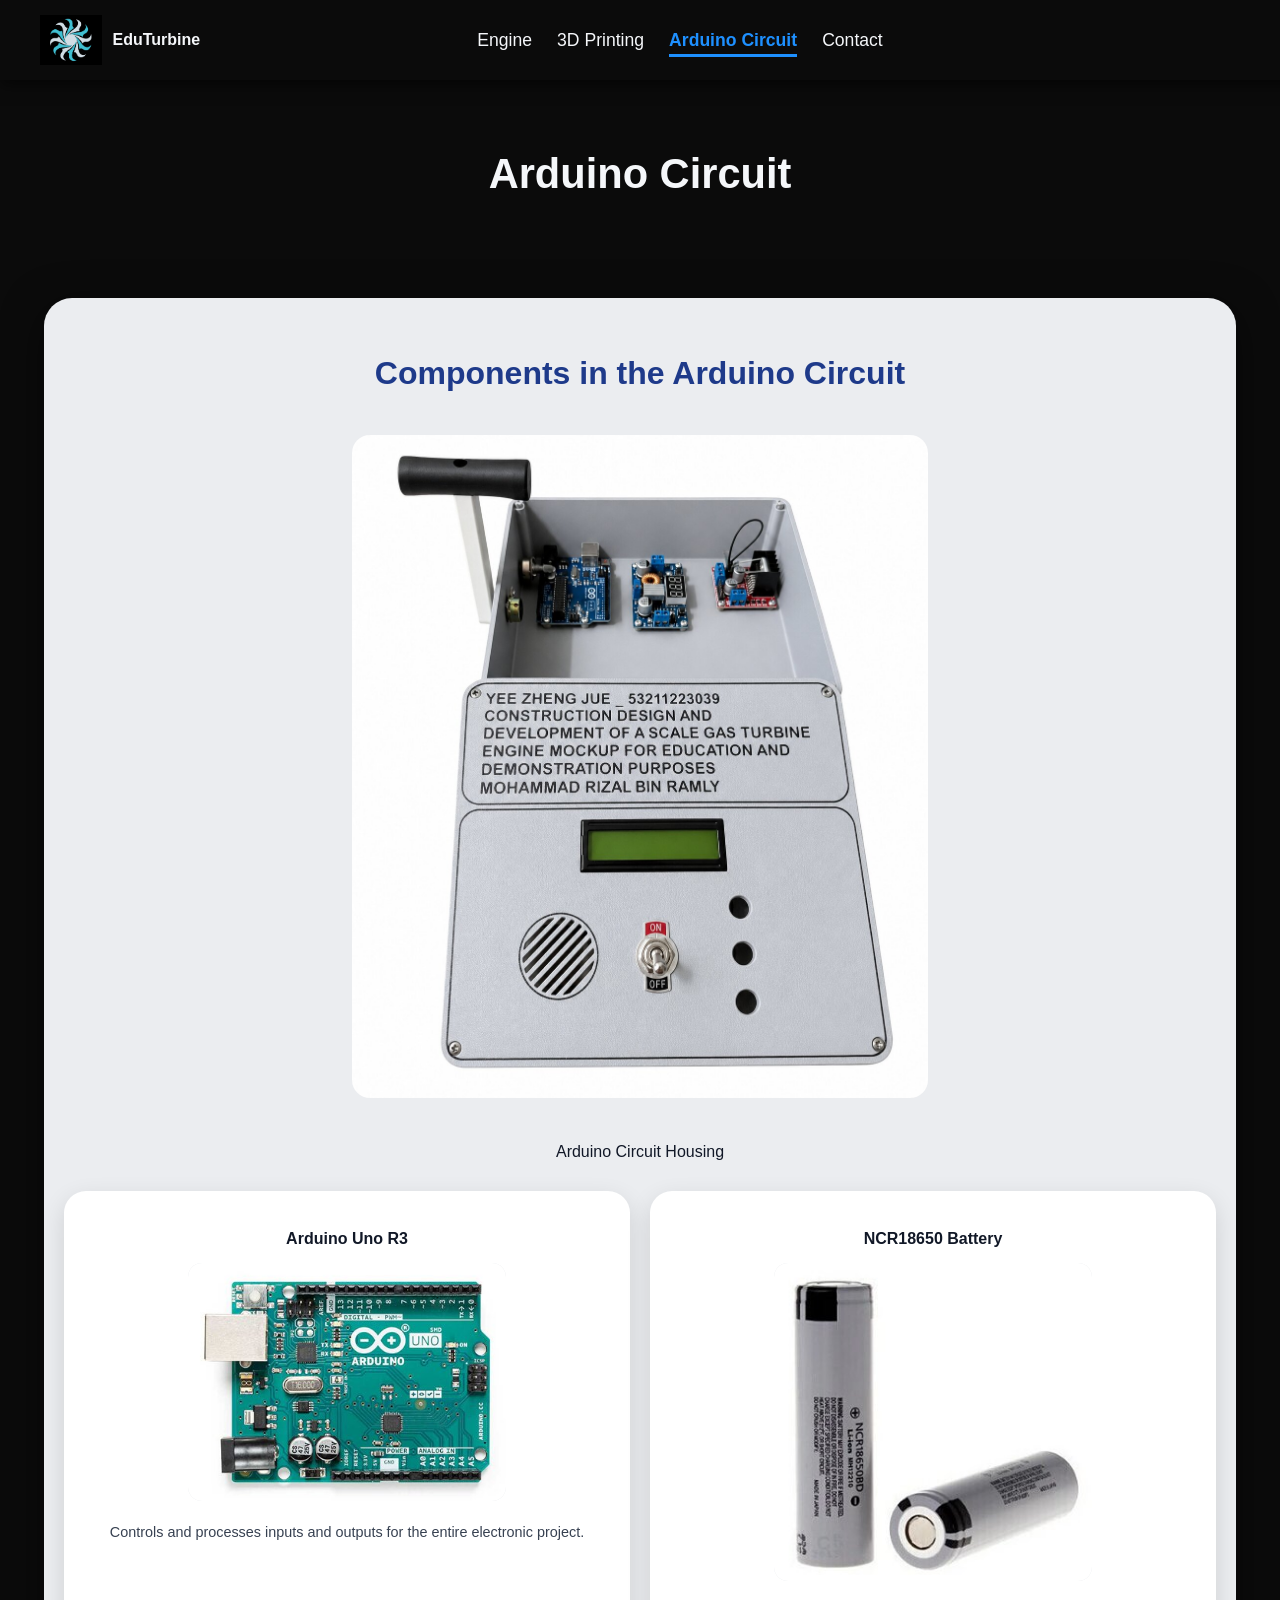
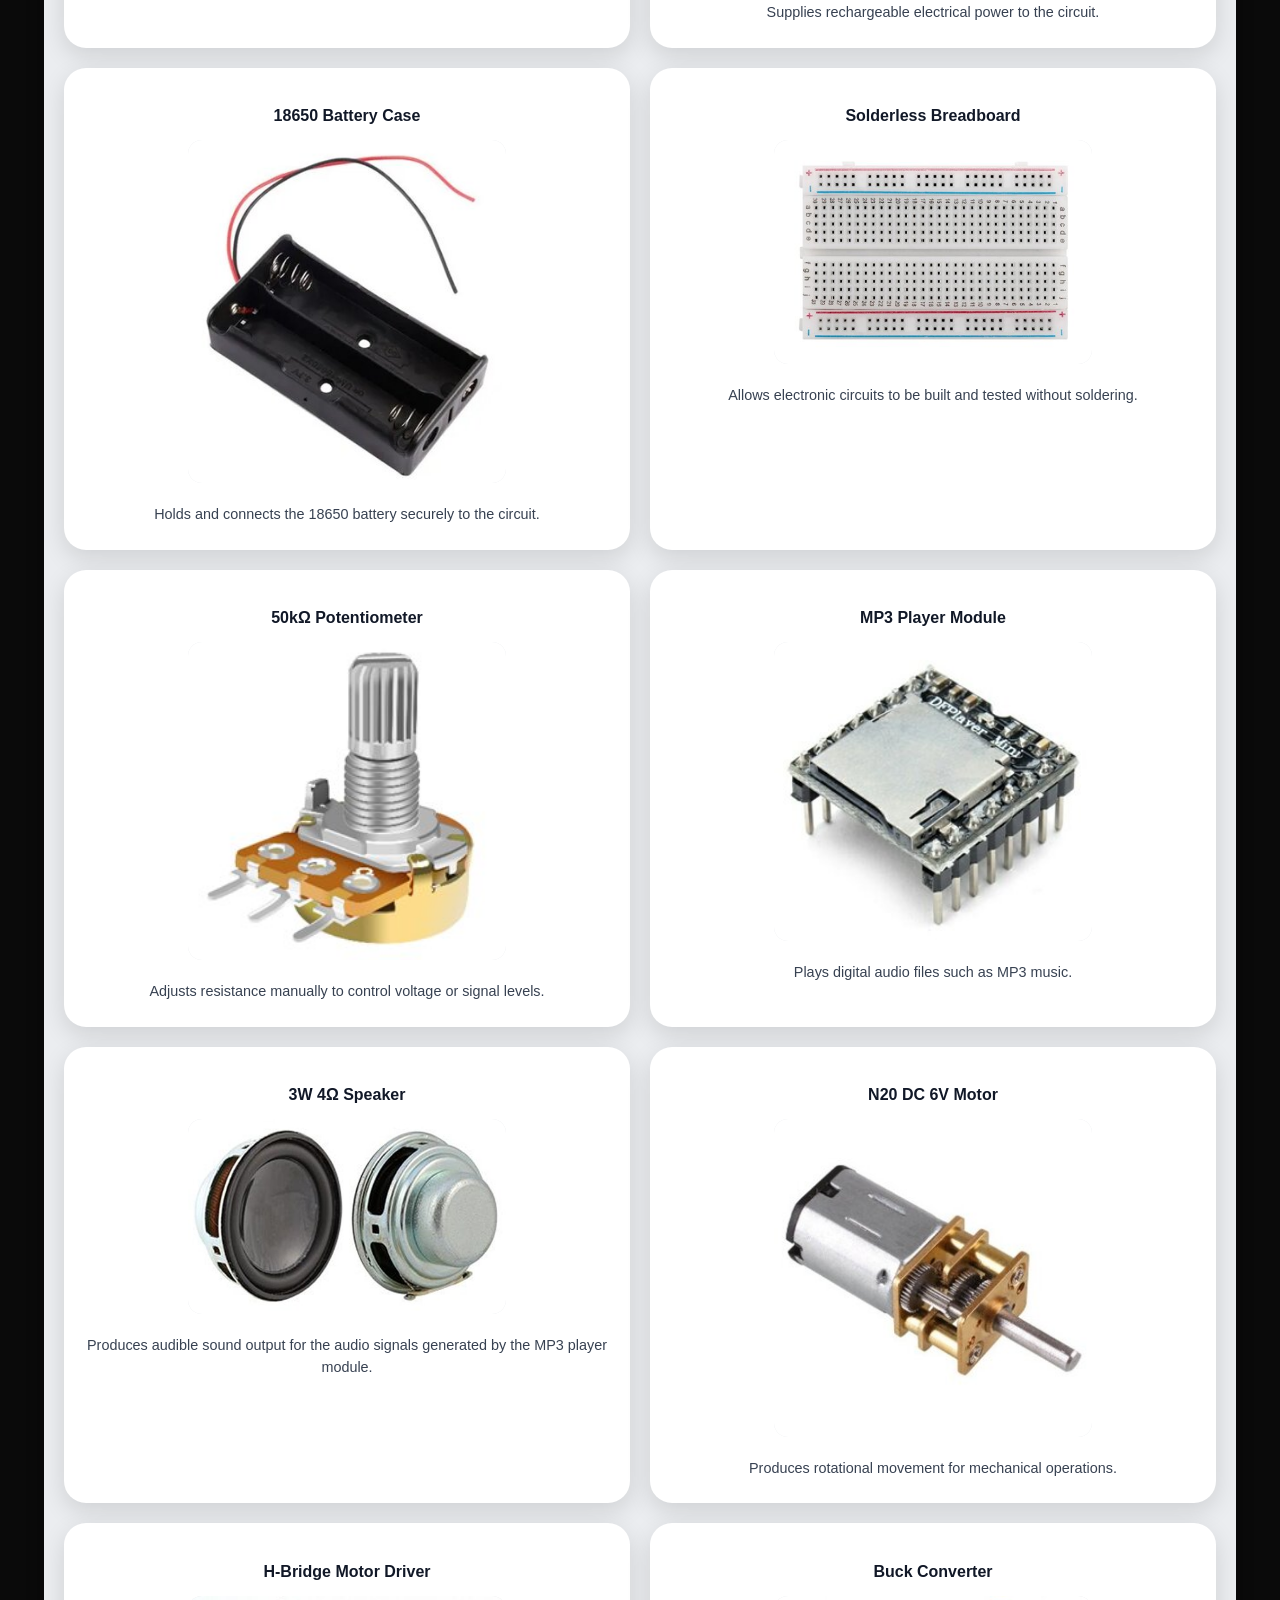
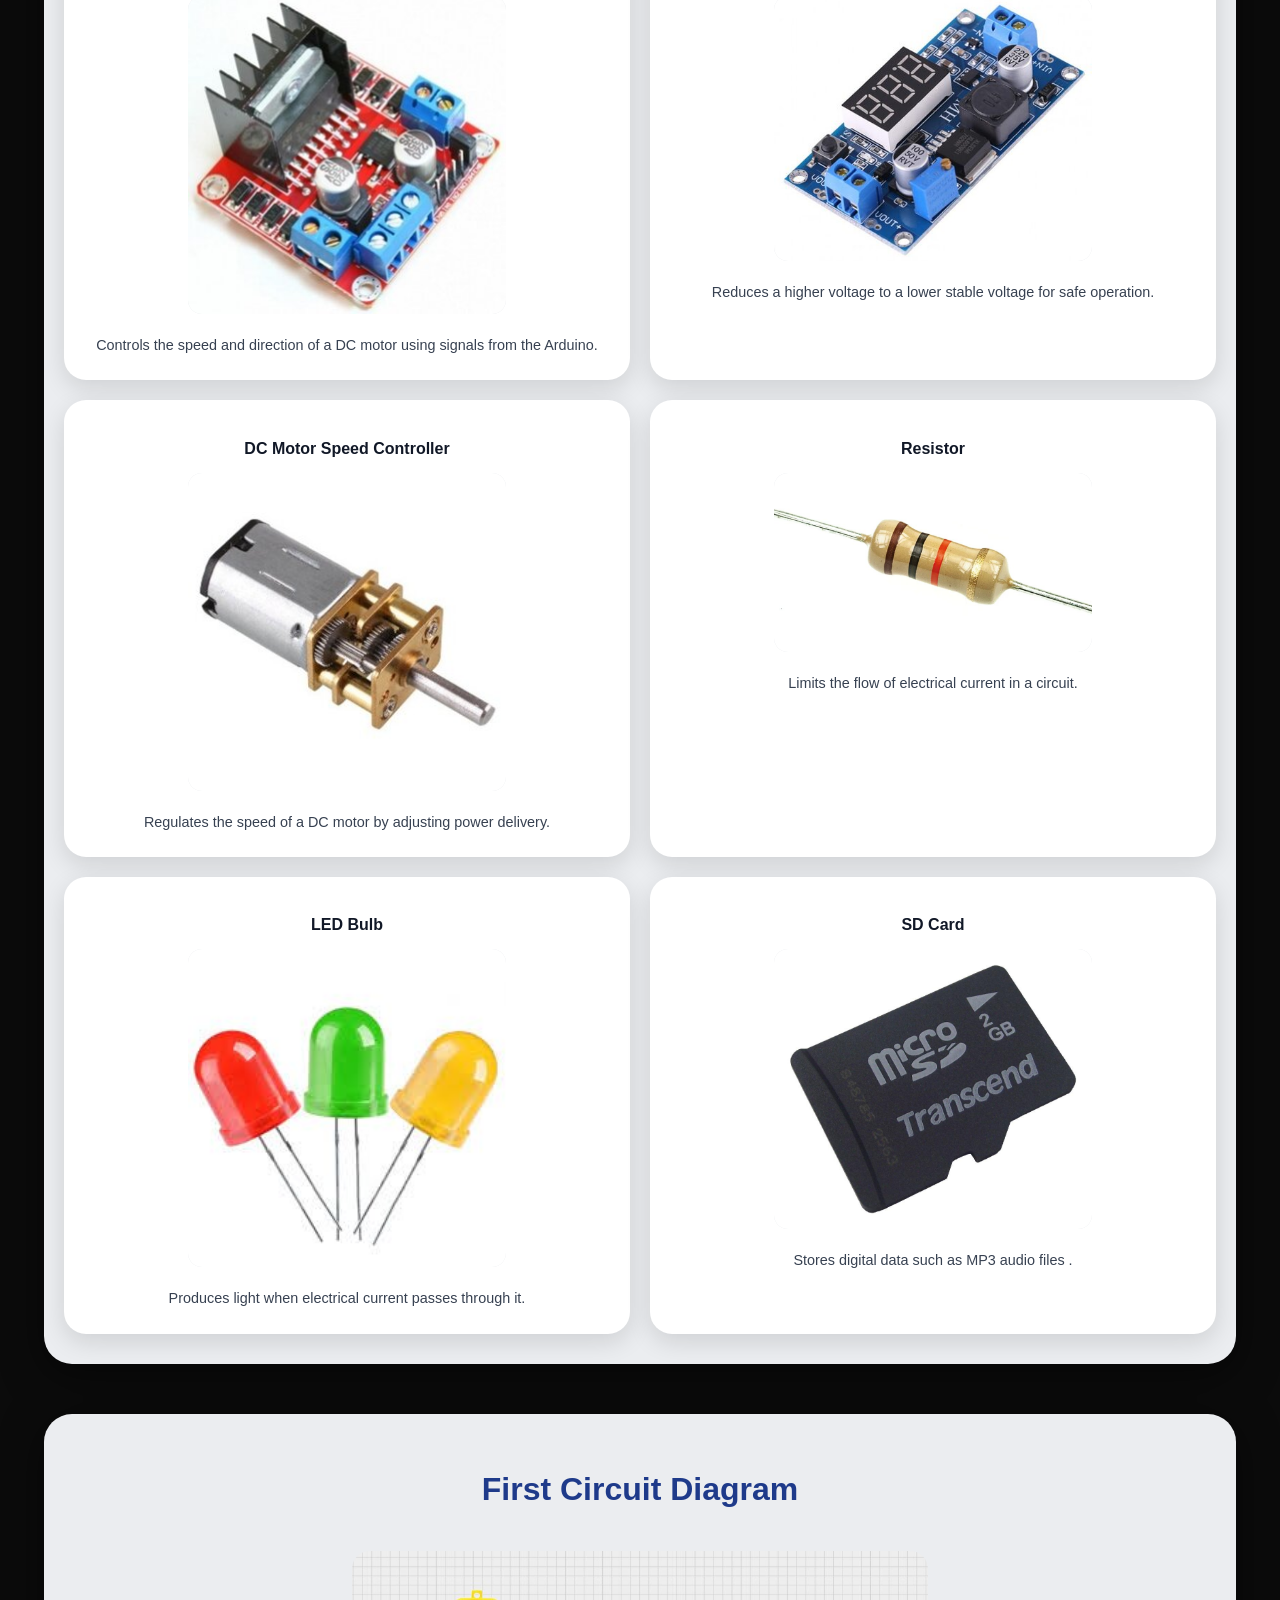
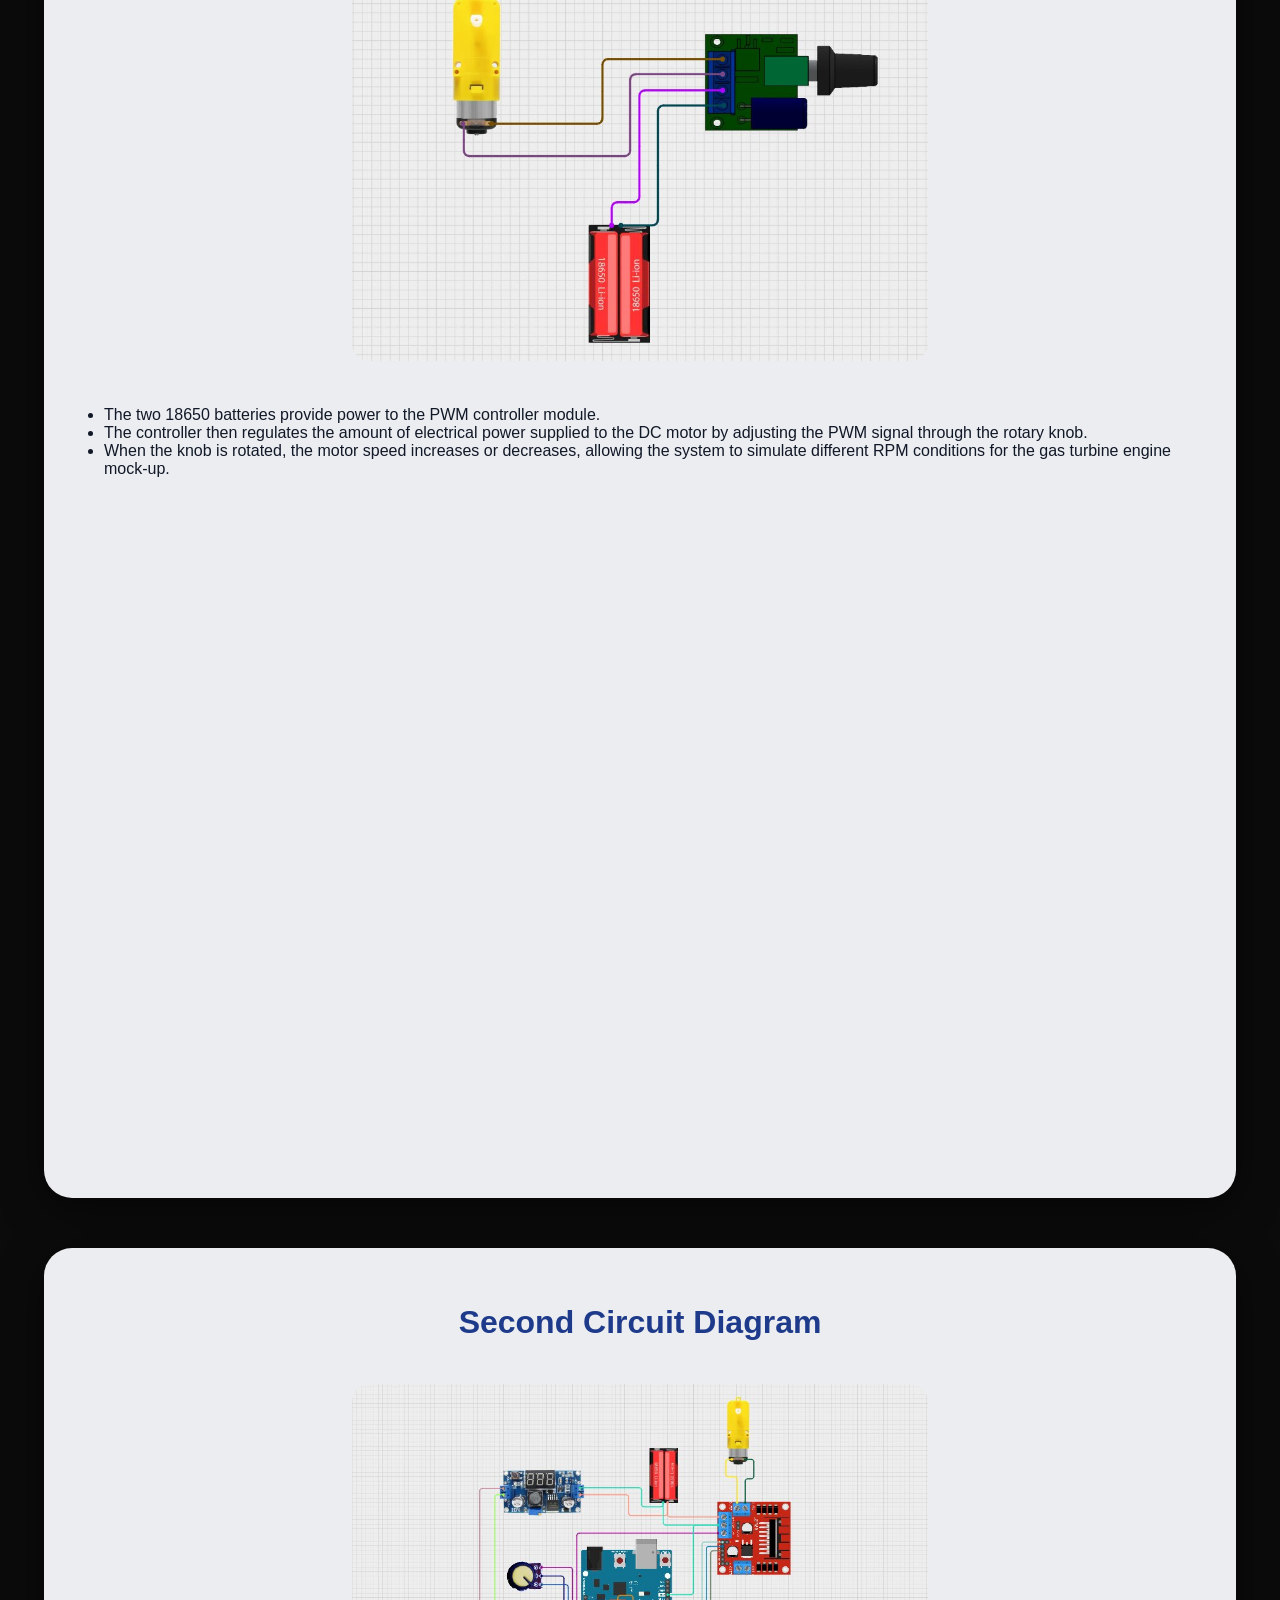
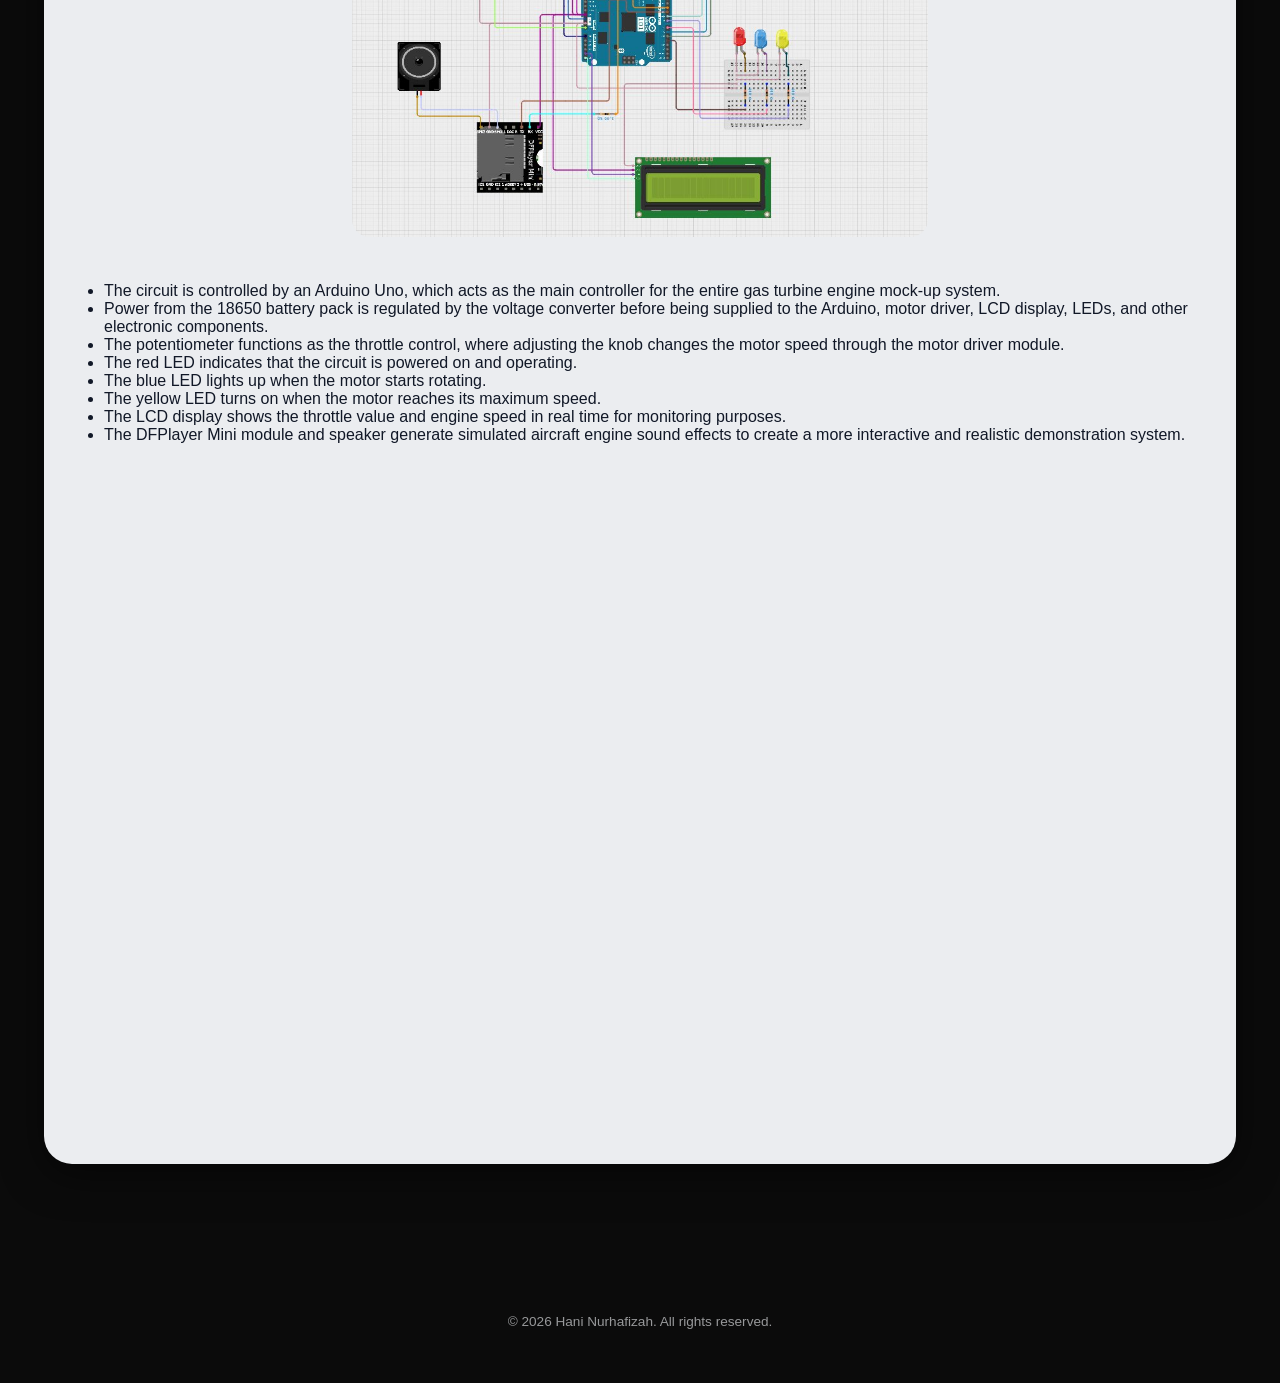
==== circuit.html @ bfd570b3 "Add files via upload" ====
<!--circuit.html-->

<!DOCTYPE html>
<html lang="en">
<head>
    <meta charset="UTF-8">
    <meta name="viewport" content="width=device-width, initial-scale=1.0">
    <title>Arduino Circuit for Mock-up</title>
    <link rel="stylesheet" href="../CSS/style.css">
</head>

<body>

<!-- NAVBAR -->
<nav class="navbar">
    <div class="logo-container">
        <img src="../Images/logo.jpg" class="logo" alt="Logo">
        <a href="index.html" class="brand-name">EduTurbine</a>
    </div>

    <div class="nav-wrapper">
        <ul class="nav-links">
            <li><a href="index.html" >Engine</a></li>
            <li><a href="3d.html" >3D Printing</a></li>
            <li><a href="circuit.html" class="active"><b>Arduino Circuit</b></a></li>
            <li><a href="contact.html">Contact</a></li>
        </ul>
    </div>
</nav>

<!-- LANDING -->
<section class="landing">
    <h1>Arduino Circuit</h1>
</section>

<!-- Part 1 -->

<section class="section-bridge">
    <h2>Components in the Arduino Circuit</h2>
    <img src="../Images/arduinocircuithousing.jpg" alt="Arduino Circuit Components" class="full-width-image">
        <p>Arduino Circuit Housing</p>

    <div class="attribute-box-components">  

        <!-- Arduino-->
        <div class="attribute-item-type"> 
            <h4>Arduino Uno R3</h4>
                <img src="../Images/arduino.jpg" alt="Arduino Uno R3" class="attribute-image-type">
                <p>Controls and processes inputs and outputs for the entire electronic project.</p>
        </div>

        <!-- NCR18650 Battery -->
        <div class="attribute-item-type"> 
            <h4>NCR18650 Battery</h4>
                <img src="../Images/battery.jpg" alt="NCR18650 Battery" class="attribute-image-type">
                <p>Supplies rechargeable electrical power to the circuit.</p>
        </div>

        <!--18650 Battery Case -->
        <div class="attribute-item-type"> 
            <h4>18650 Battery Case</h4>
                <img src="../Images/batterycase.jpg" alt="18650 Battery Case" class="attribute-image-type">
                <p>Holds and connects the 18650 battery securely to the circuit.</p>
        </div>

        <!--Solderless Breadboard -->
        <div class="attribute-item-type"> 
            <h4>Solderless Breadboard</h4>
                <img src="../Images/breadboard.jpg" alt="Solderless Breadboard" class="attribute-image-type">
                <p>Allows electronic circuits to be built and tested without soldering.</p>
        </div>

        <!-- 50kΩ Potentiometer -->
        <div class="attribute-item-type"> 
            <h4>50kΩ Potentiometer</h4>
                <img src="../Images/potentiometer.jpg" alt="50kΩ Potentiometer" class="attribute-image-type">
                <p>Adjusts resistance manually to control voltage or signal levels.</p>
        </div>

        <!-- MP3 Player Module -->
        <div class="attribute-item-type"> 
            <h4>MP3 Player Module</h4>
                <img src="../Images/mp3player.jpg" alt="MP3 Player Module" class="attribute-image-type">
                <p>Plays digital audio files such as MP3 music.</p>
        </div>

        <!--3W 4Ω Speaker-->
        <div class="attribute-item-type"> 
            <h4>3W 4Ω Speaker</h4>
                <img src="../Images/speaker.jpg" alt="3W 4Ω Speaker" class="attribute-image-type">
                <p>Produces audible sound output for the audio signals generated by the MP3 player module.</p>
        </div>

        <!-- N20 DC 6V Motor-->
        <div class="attribute-item-type"> 
            <h4>N20 DC 6V Motor</h4>
                <img src="../Images/motor.jpg" alt="N20 DC 6V Motor" class="attribute-image-type">
                <p>Produces rotational movement for mechanical operations.</p>
        </div>

        <!-- H-Bridge Motor Driver -->
        <div class="attribute-item-type"> 
            <h4>H-Bridge Motor Driver</h4>
                <img src="../Images/motordriver.jpg" alt="H-Bridge Motor Driver" class="attribute-image-type">
                <p>Controls the speed and direction of a DC motor using signals from the Arduino.</p>
        </div>

        <!-- Buck Converter -->
        <div class="attribute-item-type"> 
            <h4>Buck Converter</h4>
                <img src="../Images/buckconverter.jpg" alt="Buck Converter" class="attribute-image-type">
                <p>Reduces a higher voltage to a lower stable voltage for safe operation.</p>
        </div>

        <!--DC Motor Speed Controller-->
        <div class="attribute-item-type"> 
            <h4>DC Motor Speed Controller</h4>
                <img src="../Images/motor.jpg" alt="DC Motor Speed Controller" class="attribute-image-type">
                <p>Regulates the speed of a DC motor by adjusting power delivery.</p>
        </div>

        <!-- Resistor -->
        <div class="attribute-item-type"> 
            <h4>Resistor</h4>
                <img src="../Images/resistor.jpg" alt="Resistor" class="attribute-image-type">
                <p>Limits the flow of electrical current in a circuit.</p>
        </div>

        <!-- LED Bulb -->
        <div class="attribute-item-type"> 
            <h4>LED Bulb</h4>
                <img src="../Images/ledbulb.jpg" alt="LED Bulb" class="attribute-image-type">
                <p>Produces light when electrical current passes through it.</p>
        </div>

        <!-- SD Card -->
        <div class="attribute-item-type"> 
            <h4>SD Card</h4>
                <img src="../Images/sdcard.jpg" alt="SD Card" class="attribute-image-type">
                <p> Stores digital data such as MP3 audio files .</p>
        </div>

    </div>
</section>

<!-- Part 2 -->
<section class="section-bridge">
    <h2>First Circuit Diagram </h2>
    <img src="../Images/firstcircuit.jpg" alt="First Circuit Diagram" class="full-width-image">
    
    <ul style="text-align: left;">
        <li>
            The two 18650 batteries provide power to the PWM controller module.
        </li>
        <li>
            The controller then regulates the amount of electrical power supplied to the DC motor by adjusting the PWM signal through the rotary knob. 
        </li>    
        <li>
            When the knob is rotated, the motor speed increases or decreases, allowing the system to simulate different RPM conditions for the gas turbine engine mock-up.
        </li>
        </li>
    </ul>

    <section class="video-section">
        <div class="video-portrait">
            <iframe loading="lazy" width="560" height="315" src="https://www.youtube.com/embed/57LVoKCsh_g?feature=share" title="Assemble Progression" frameborder="0" allow="accelerometer; autoplay; clipboard-write; encrypted-media; gyroscope; picture-in-picture; web-share" referrerpolicy="strict-origin-when-cross-origin" allowfullscreen></iframe>
        </div>
    </section>

</section>

<!-- Part 3 -->
<section class="section-bridge">
    <h2>Second Circuit Diagram </h2>
    <img src="../Images/secondcircuit.jpg" alt="Second Circuit Diagram" class="full-width-image">

        <ul style="text-align: left;">
            <li>
                The circuit is controlled by an Arduino Uno, which acts as the main controller for the entire gas turbine engine mock-up system.
            </li>
            <li>
                Power from the 18650 battery pack is regulated by the voltage converter before being supplied to the Arduino, motor driver, LCD display, LEDs, and other electronic components.
            </li>
            <li>
                The potentiometer functions as the throttle control, where adjusting the knob changes the motor speed through the motor driver module.
            </li>
            <li>
                The red LED indicates that the circuit is powered on and operating.
            </li>
            <li>
                The blue LED lights up when the motor starts rotating.
            </li>
            <li>
                The yellow LED turns on when the motor reaches its maximum speed.
            </li>
            <li>
                The LCD display shows the throttle value and engine speed in real time for monitoring purposes.
            </li>
            <li>
                The DFPlayer Mini module and speaker generate simulated aircraft engine sound effects to create a more interactive and realistic demonstration system.
            </li>
        </ul>
        
        <section class="video-section">
            <div class="video-portrait">
                <iframe loading="lazy" width="560" height="315" src="https://www.youtube.com/embed/C69m6jv5JxU" title="Second Circuit" frameborder="0" allow="accelerometer; autoplay; clipboard-write; encrypted-media; gyroscope; picture-in-picture; web-share" referrerpolicy="strict-origin-when-cross-origin" allowfullscreen></iframe>
            </div>
        </section>

    </section>
</section>

<!--Footer-->
<div id="footer-placeholder"></div>

<script>
    fetch("footer.html")
        .then(response => response.text())
        .then(data => {
            document.getElementById("footer-placeholder").innerHTML = data;
        })
        .catch(error => console.error("Footer load error:", error));
</script>

</body>
</html>
---- CSS/style.css ----
/* =========================
   GLOBAL STYLES
========================= */
body {
    margin: 0;
    padding-top: 100px;
    font-family: 'Segoe UI', Tahoma, Geneva, Verdana, sans-serif;
    background-color: #0B0B0B;
    background-size: cover;
    background-repeat: no-repeat;
    background-position: center;
    background-attachment: fixed;
    color: #F5F7FA;
}

/* Background overlay for readability */
body::before {
    content: "";
    position: fixed;
    inset: 0;
    background: rgba(11, 11, 11, 0.75);
    z-index: -1;
}

/* =========================
   NAVIGATION BAR
========================= */
.navbar {
    position: fixed;
    top: 0;
    left: 0;
    width: 100%;
    z-index: 1000;
    display: grid;
    grid-template-columns: 1fr auto 1fr;
    align-items: center;
    background-color: #0B0B0B;
    padding: 15px 40px;
    box-shadow: 0 4px 15px rgba(0,0,0,0.6);
}

.logo-container {
    display: flex;
    align-items: center;
}

.logo {
    height: 50px;
    margin-right: 10px;
}

.brand-name {
    font-size: 1.0rem;
    font-weight: bold;
    color: #F5F7FA;
    text-decoration: none;
    cursor: pointer;
}

.brand-name:hover {
    color: #F5F7FA;
}


/* =========================
   NAVIGATION LINKS
========================= */
.nav-wrapper {
    display: flex;
    justify-content: center;
    width: 100%;
}

.nav-links {
    list-style: none;
    display: flex;
    justify-content: center;
    align-items: center;
    gap: 25px;
    margin: 0;
    padding: 0 15px;
    width: 100%;
    flex-wrap: nowrap;   /* FORCE ONE LINE */
}

.nav-links a {
    color: #F5F7FA;
    text-decoration: none;
    font-size: 1.1rem;
    padding-bottom: 4px;
}

.nav-links a:hover,
.nav-links a.active {
    color: #1E90FF;
    border-bottom: 3px solid #1E90FF;
}

/* =========================
   LANDING SECTION
========================= */
.landing {
    text-align: center;
    padding: 50px 10px;
}

.landing h1 {
    font-size: 2.6rem;
    max-width: 900px;
    margin: auto;
}

.landing p {
    margin-top: 18px;
    font-size: 1.15rem;
    color: rgba(245,247,250,0.85);
    max-width: 850px;
    margin-left: auto;
    margin-right: auto;
}

.cta-btn {
    margin: 40px auto 0;
    display: inline-block;
    padding: 15px 36px;
    background: #1E90FF;
    color: #F5F7FA;
    text-decoration: none;
    border-radius: 10px;
    font-weight: 600;
    box-shadow: 0 6px 20px rgba(30,144,255,0.4);
    transition: transform 0.3s ease;
}

.cta-btn:hover {
    transform: translateY(-2px);
}

/* =========================
   MAPPING BOX
========================= */
.section-bridge {
    max-width: 1200px;
    width: 90%;
    margin: 50px auto;
    padding: 30px 20px;
    background: rgba(245, 247, 250, 0.96);
    border-radius: 28px;
    box-shadow: 0 10px 40px rgba(0,0,0,0.5);
    text-align: center;
    color: #111827;
}

.section-bridge h2 {
    font-size: 2.0rem;
    color: #1E3A8A;
    margin-bottom: 18px;
}

.intro-text {
    max-width: 800px;
    margin: 0 auto 40px;
    font-size: 1.05rem;
    line-height: 1.7;
    color: #374151;
}

/*=========================
   ATTRIBUTE BOX
========================= */

.attribute-box {
    display: flex;
    flex-direction: column;
    gap: 20px;
    margin-top: 30px;
}

.attribute-item {
    background: #ffffff;
    padding: 25px;
    border-radius: 22px;
    box-shadow: 0 8px 25px rgba(0,0,0,0.12);
    transition: transform 0.3s ease;
    text-align: center;
}

.attribute-item:hover {
    transform: translateY(-4px);
}

.attribute-item h4 {
    color: #111827;
    margin: 10px 0 10px;
    font-size: 1.0rem;
}

.attribute-item h3{
    margin: 10px 0 15px;
    font-size: 1.4rem;
}

.attribute-item p {
    font-size: 0.9rem;
    margin: auto;
    color: #4B5563;
}

/* Applications image layout */
.attribute-image {
    width: 120px;
    height: 120px;
    object-fit: cover;
    border-radius: 12px;
    margin-top: 18px;
    background: #E5E7EB;
    padding: 10px;
}

.bridge-question {
    margin-top: 45px;
    font-size: 1.15rem;
    font-weight: 600;
    color: #111827;
}

/* =========================
   IMAGE
========================= */
.brain-section {
    text-align: center;
    margin: 50px auto 10px;
}

.brain {
    max-width: 50%;
    height: auto;
    filter: drop-shadow(0 10px 40px rgba(0,0,0,0.6));
}

/* =========================
   VIDEO SECTION
========================= */

.video-section {
    display: flex;
    justify-content: center;
    align-items: center;

    margin: 40px auto;
}

/* Local Video */
.video-landscape video,
.video-portrait video {
    width: 100%;
    height: 100%;

    object-fit: cover;

    border-radius: 24px;
}

/* =========================
   BRAYTON CYCLE
========================= */

.brayton-images {
    display: grid;
    grid-template-columns: repeat(2, 1fr);
    gap: 20px;

    width: 100%;
    margin: 30px auto;
}

.brayton-image {
    width: 100%;
    height: 100%;

    object-fit: contain;

    border-radius: 18px;
    box-shadow: 0 8px 25px rgba(0,0,0,0.15);

    background: white;
}


/* =========================
   COMPONENTS GRID
========================= */

.full-width-image {
    width: 50%;
    border-radius: 18px;
    margin: 25px 0;
}

.attribute-box-components {
    display: grid;
    grid-template-columns: repeat(2, 1fr);
    gap: 20px;
    margin-top: 20px;
}

.attribute-item-components {
    background: #ffffff;
    padding: 22px;
    border-radius: 20px;
    box-shadow: 0 8px 25px rgba(0,0,0,0.12);
    text-align: center;
    transition: transform 0.3s ease;
}

.attribute-item-components:hover {
    transform: translateY(-5px);
}

.attribute-item-components h4 {
    color: #111827;
    margin-bottom: 10px;
    font-size: 1.05rem;
}

.attribute-item-components p {
    color: #4B5563;
    font-size: 0.95rem;
    line-height: 1.5;
}

/* =========================
   COMPARISON TABLE
========================= */

.comparison-table-wrapper {
    overflow-x: auto;
    margin-top: 25px;
}

.comparison-table {
    width: 100%;
    border-collapse: collapse;
    background: white;
    border-radius: 18px;
    overflow: hidden;
}

.comparison-table th,
.comparison-table td {
    padding: 18px;
    text-align: left;
    border-bottom: 1px solid #D1D5DB;

    color: #374151;
    line-height: 1.6;
}

.comparison-table th {
    background: #EFF6FF;
    color: #1E3A8A;
    font-weight: 700;
}

.comparison-table tr:hover {
    background: #F9FAFB;
}


/* =========================
   ENGINE TYPES SECTION
========================= */

.attribute-box-components {
    display: grid;
    grid-template-columns: repeat(2, 1fr);
    gap: 20px;
    margin-top: 30px;
}

.attribute-item-type {
    background: #ffffff;
    border-radius: 22px;
    padding: 18px;
    box-shadow: 0 8px 25px rgba(0,0,0,0.12);
    transition: transform 0.3s ease;
    text-align: left;
    display: flex;
    flex-direction: column;
    justify-content: flex-start;
}

.attribute-item-type:hover {
    transform: translateY(-5px);
}

.attribute-item-type h4 {
    text-align: center;
    color: #111827;
    margin-bottom: 15px;
    font-size: 1rem;
}

.attribute-item-type p {
    font-size: 0.9rem;
    color: #374151;
    line-height: 1.5;
    margin: 6px 0;
    text-align: center;
}

.attribute-image-type {
    width: 60%;
    display: block;
    margin: 0 auto 15px;
    object-fit: contain;
    border-radius: 14px;
    background: #E5E7EB;
}

/* =========================
   POPUP MODAL
========================= */

.popup-btn {
    margin-top: auto;
    padding: 10px 18px;
    border: 1px solid #2563EB;
    border-radius: 10px;
    background: white;
    color: #2563EB;
    cursor: pointer;
    font-size: 0.9rem;
    transition: 0.3s ease;
}

.popup-btn:hover {
    background: #1E40AF;
    color: white;
}

/* Overlay */
.popup-overlay {
    position: fixed;
    inset: 0;
    background: rgba(0,0,0,0.7);

    display: none;
    justify-content: center;
    align-items: center;

    z-index: 2000;
}

/* Popup box */
.popup-content {
    background: white;
    width: 80%;
    max-width: 500px;
    padding: 30px;
    border-radius: 24px;
    position: relative;
    color: #111827;
    text-align: center;
    animation: popupFade 0.3s ease;
}

.popup-image {
    width: 80%;
    border-radius: 10px;
}

/* Close button */
.close-btn {
    position: absolute;
    top: 15px;
    right: 20px;
    font-size: 2rem;
    cursor: pointer;
}



/* =========================
   VIDEO SECTION
========================= */

.video-section {
    display: flex;
    justify-content: center;
    margin: 60px auto;
}

/* LANDSCAPE VIDEO */
.video-landscape {
    position: relative;
    width: 90%;
    max-width: 900px;
    padding-bottom: 56.25%; /* 16:9 */
    height: 0;
    overflow: hidden;
    border-radius: 24px;
}

.video-landscape iframe {
    position: absolute;
    inset: 0;
    width: 100%;
    height: 100%;
    border: none;
}

/* PORTRAIT VIDEO */
.video-portrait {
    position: relative;
    width: 320px;
    height: 570px;
    overflow: hidden;
    border-radius: 28px;
}

.video-portrait iframe {
    width: 100%;
    height: 100%;
    border: none;
}

/* =========================
   CONTACT SECTION
========================= */

.contact {
    width: 90%;
    max-width: 700px;

    margin: 50px auto 100px;
    padding: 35px 25px;

    background: white;
    border-radius: 24px;

    box-shadow: 0 10px 40px rgba(0,0,0,0.5);

    text-align: center;
    color: #111827;
}

.contact h2 {
    color: #1E3A8A;
    margin-bottom: 25px;
}

/* Profile image */
.profile-pic {
    width: 180px;
    max-width: 100%;

    aspect-ratio: 1 / 1;

    object-fit: cover;

    border-radius: 50%;

    border: 4px solid #E5E7EB;

    box-shadow: 0 8px 25px rgba(0,0,0,0.25);

    margin-bottom: 25px;
}

/* Contact text */
.contact p {
    font-size: 1rem;
    line-height: 1.8;

    color: #374151;
}

/* =========================
   IMPORTANCE SECTION
========================= */

.importance-box {
    text-align: left;
    margin-top: 20px;
}

.importance-box h3 {
    color: #111827;
    margin-top: 30px;
    margin-bottom: 15px;

    font-size: 1.4rem;
    font-weight: 700;
}

.importance-box ul {
    padding-left: 25px;
    margin-bottom: 20px;
}

.importance-box li {
    color: #374151;
    line-height: 1.8;
    margin-bottom: 12px;
    font-size: 1rem;
}

/* =========================
   FOOTER
========================= */
.site-footer {
    background-color: #0B0B0B;
    color: #F5F7FA;
    padding: 40px 20px;
    margin-top: 100px;
}

.footer-content {
    max-width: 1100px;
    margin: auto;
    text-align: center;
}

.footer-links {
    margin: 20px 0;
}

.footer-links a {
    margin: 0 15px;
    text-decoration: none;
    color: #F5F7FA;
    font-size: 0.95rem;
}

.footer-copy {
    margin-top: 10px;
    font-size: 0.85rem;
    color: rgba(245, 247, 250, 0.6);
}


/* =========================
   📱 RESPONSIVE DESIGN 📱
========================= */

/* Tablets */
@media (max-width: 992px) {

    body {
        padding-top: 90px;
    }

    .landing h1 {
        font-size: 2.2rem;
    }

    .section-bridge {
        width: 92%;
        padding: 25px 18px;
    }

    .attribute-box-components {
        grid-template-columns: 1fr;
    }

    .full-width-image {
        width: 80%;
    }

    .popup-content {
        width: 90%;
        padding: 24px;
    }
}


/* Mobile Phones */
@media (max-width: 768px) {

    body {
        padding-top: 120px;
    }

    /* NAVBAR */
    .navbar {
        padding: 10px 0;
    }

    .nav-wrapper {
        width: 100%;
    }

    .nav-links {
    width: 100%;
    gap: 8px;

    flex-wrap: nowrap;   /* KEEP SINGLE ROW */

    justify-content: space-evenly;
    align-items: center;

    padding: 0 8px;
    }

    .nav-links li {
    flex: 0 1 auto;
    text-align: center;
    }

    .nav-links a {
        display: block;
        font-size: 0.9rem;
        padding: 8px 5px;
    }

    /* LANDING */
    .landing {
        padding: 25px 15px;
    }

    .landing h1 {
        font-size: 1.8rem;
        line-height: 1.3;
    }

    .landing p {
        font-size: 0.95rem;
        line-height: 1.6;
    }

    /* SECTIONS */
    .section-bridge {
        width: 94%;
        padding: 20px 15px;
        border-radius: 20px;
    }

    .section-bridge h2 {
        font-size: 1.5rem;
    }

    /* ATTRIBUTE ITEMS */
    .attribute-item,
    .attribute-item-type,
    .attribute-item-components {
        padding: 18px;
    }

    .attribute-item p,
    .attribute-item-type p,
    .attribute-item-components p {
        font-size: 0.92rem;
        line-height: 1.6;
    }

    /* COMPONENT GRIDS */
    .attribute-box-components {
        grid-template-columns: 1fr;
        gap: 15px;
    }

    /* IMAGES */
    .attribute-image-type {
        width: 85%;
    }

    .full-width-image {
        width: 100%;
    }

    .brain {
        max-width: 90%;
    }

    /* BRAYTON IMAGES */
    .brayton-images {
        grid-template-columns: 1fr;
    }

    .brayton-image {
        width: 100%;
    }

    /* TABLE */
    .comparison-table th,
    .comparison-table td {
        padding: 12px;
        font-size: 0.85rem;
    }

    /* VIDEOS */
    .video-landscape {
        width: 100%;
        border-radius: 16px;
    }

    .video-portrait {
        width: 100%;
        height: 70vh;
        max-height: 650px;
        border-radius: 20px;
    }

    /* POPUP */
    .popup-content {
        width: 92%;
        max-height: 85vh;
        overflow-y: auto;
        padding: 20px;
        border-radius: 18px;
    }

    .popup-image {
        width: 100%;
    }

    .close-btn {
        font-size: 1.8rem;
        top: 10px;
        right: 15px;
    }

    /* CONTACT */
    .contact {
        width: 94%;
        padding: 25px 18px;
    }

    .profile-pic {
        width: 120px;
    }

    .contact p {
        font-size: 0.92rem;
        line-height: 1.7;
        word-break: break-word;
    }

    /* IMPORTANCE SECTION */
    .importance-box {
        text-align: left;
    }

    .importance-box li {
        font-size: 0.92rem;
        line-height: 1.7;
    }

    /* FOOTER */
    .site-footer {
        padding: 30px 15px;
    }

    .footer-links a {
        display: inline-block;
        margin: 8px;
        font-size: 0.9rem;
    }

    .footer-copy {
        font-size: 0.8rem;
        line-height: 1.5;
    }
}


/* Extra Small Phones */
@media (max-width: 480px) {

    body {
        padding-top: 140px;
    }

    .landing h1 {
        font-size: 1.5rem;
    }

    .section-bridge h2 {
        font-size: 1.3rem;
    }

    .nav-links li {
    flex: 1 1 40%;
    text-align: center;
    }

    .nav-links a {
        font-size: 0.85rem;
    }

    .attribute-item h3 {
        font-size: 1.2rem;
    }

    .attribute-item h4,
    .attribute-item-type h4 {
        font-size: 0.95rem;
    }

    .popup-content {
        padding: 18px 15px;
    }

    .video-portrait {
        height: 60vh;
    }
}

/* Animation */
@keyframes popupFade {
    from {
        opacity: 0;
        transform: scale(0.9);
    }

    to {
        opacity: 1;
        transform: scale(1);
    }
}
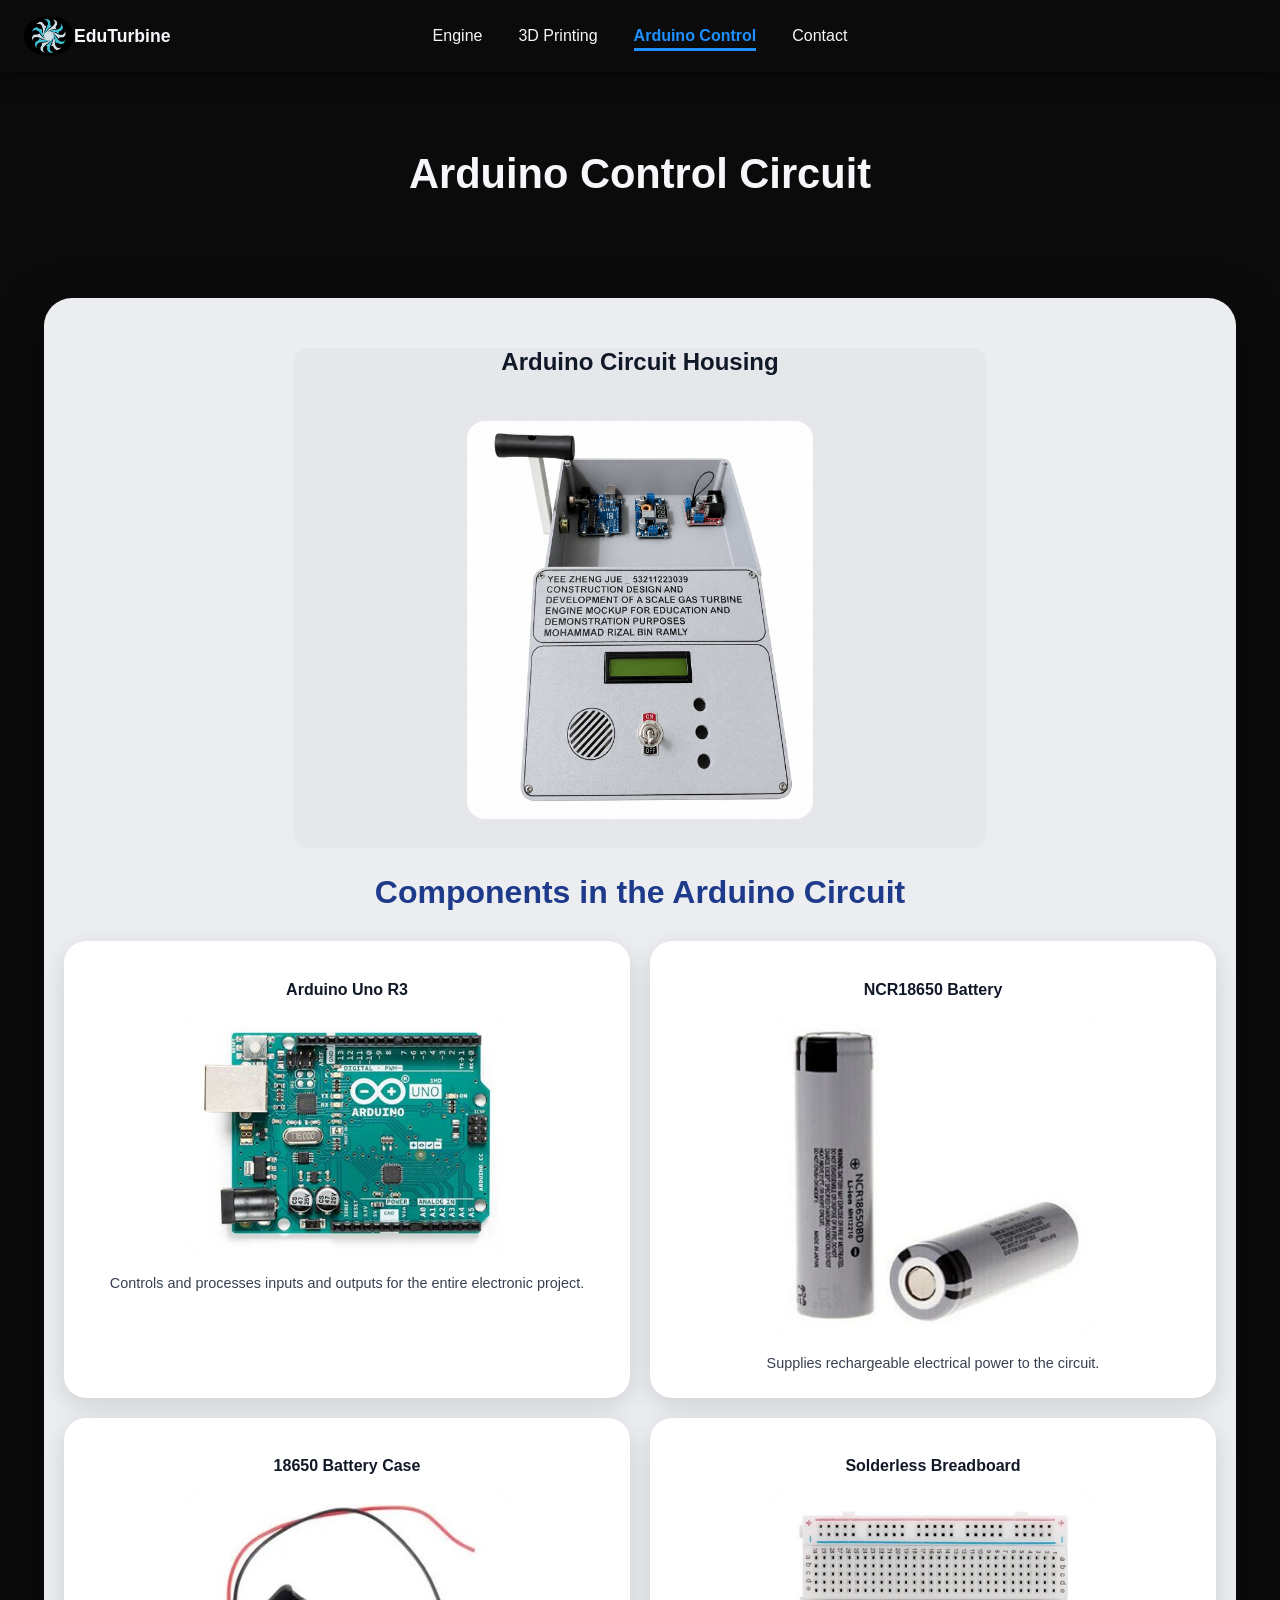
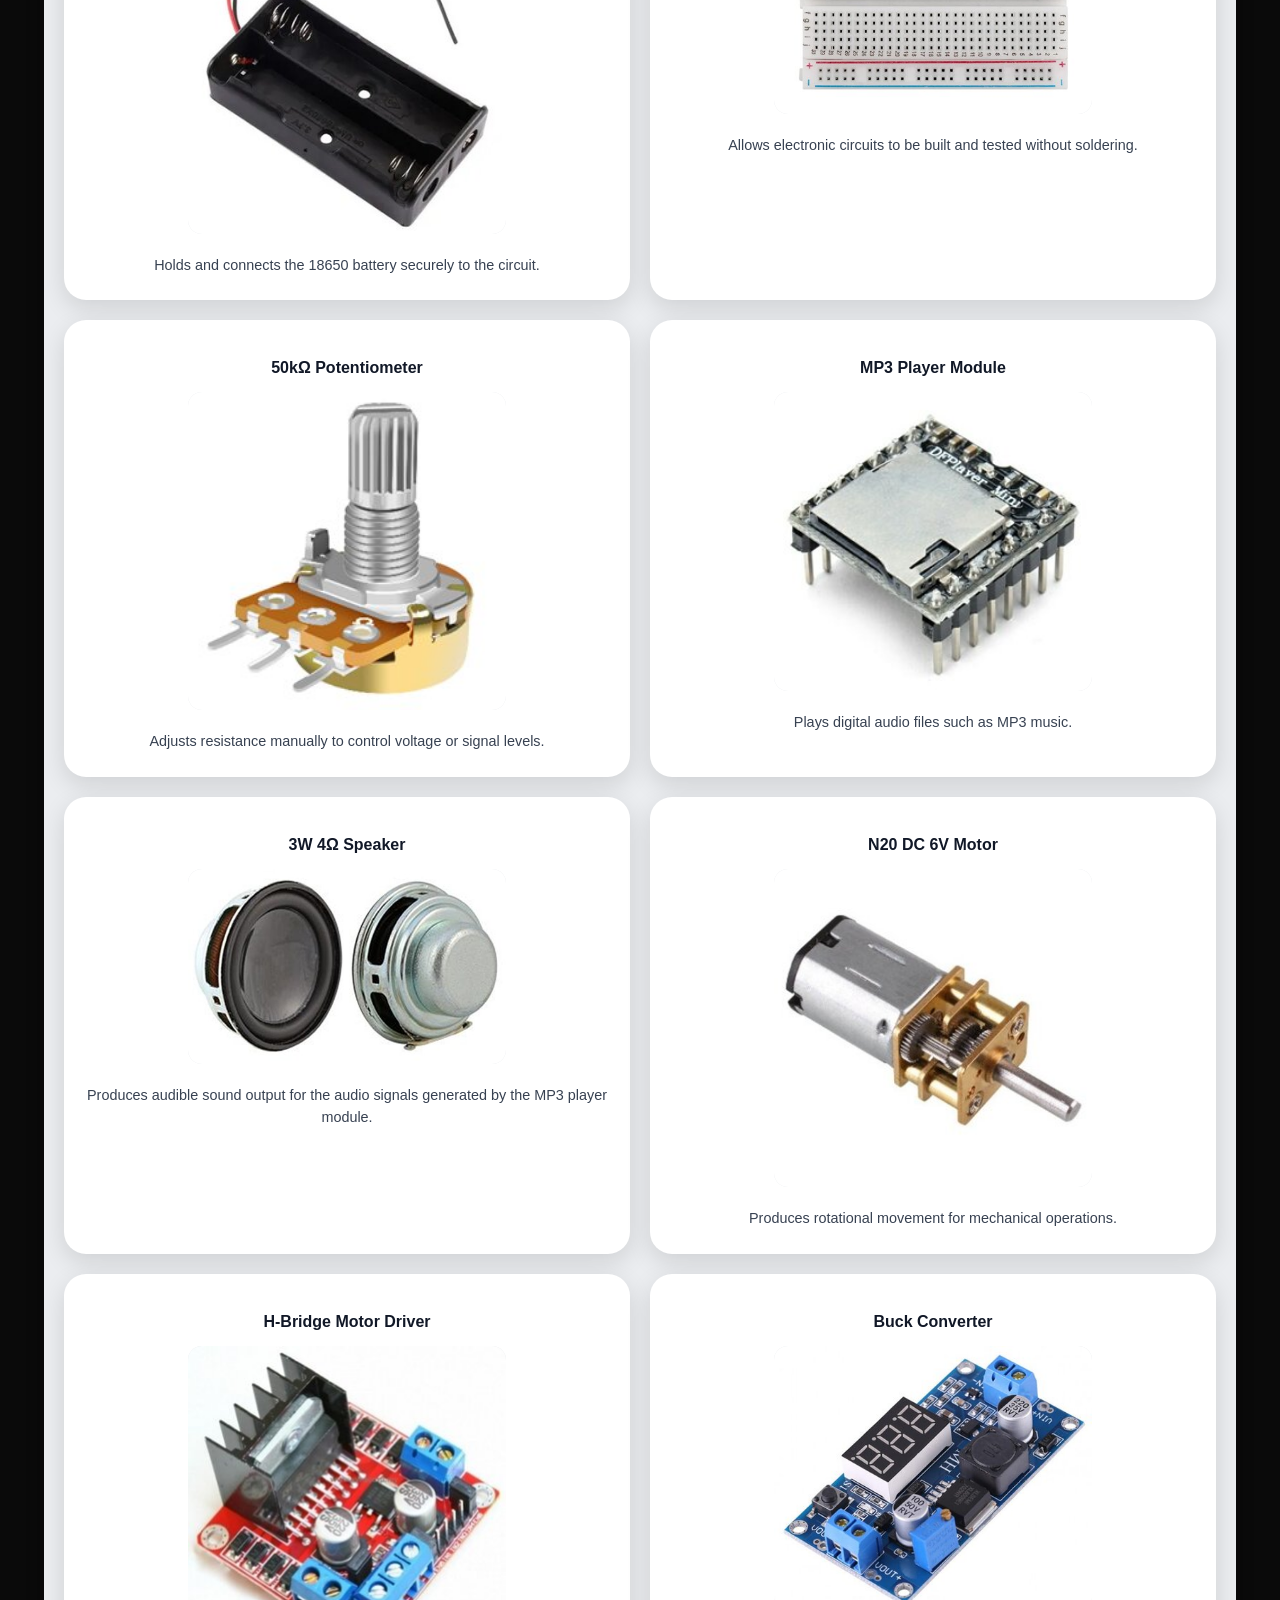
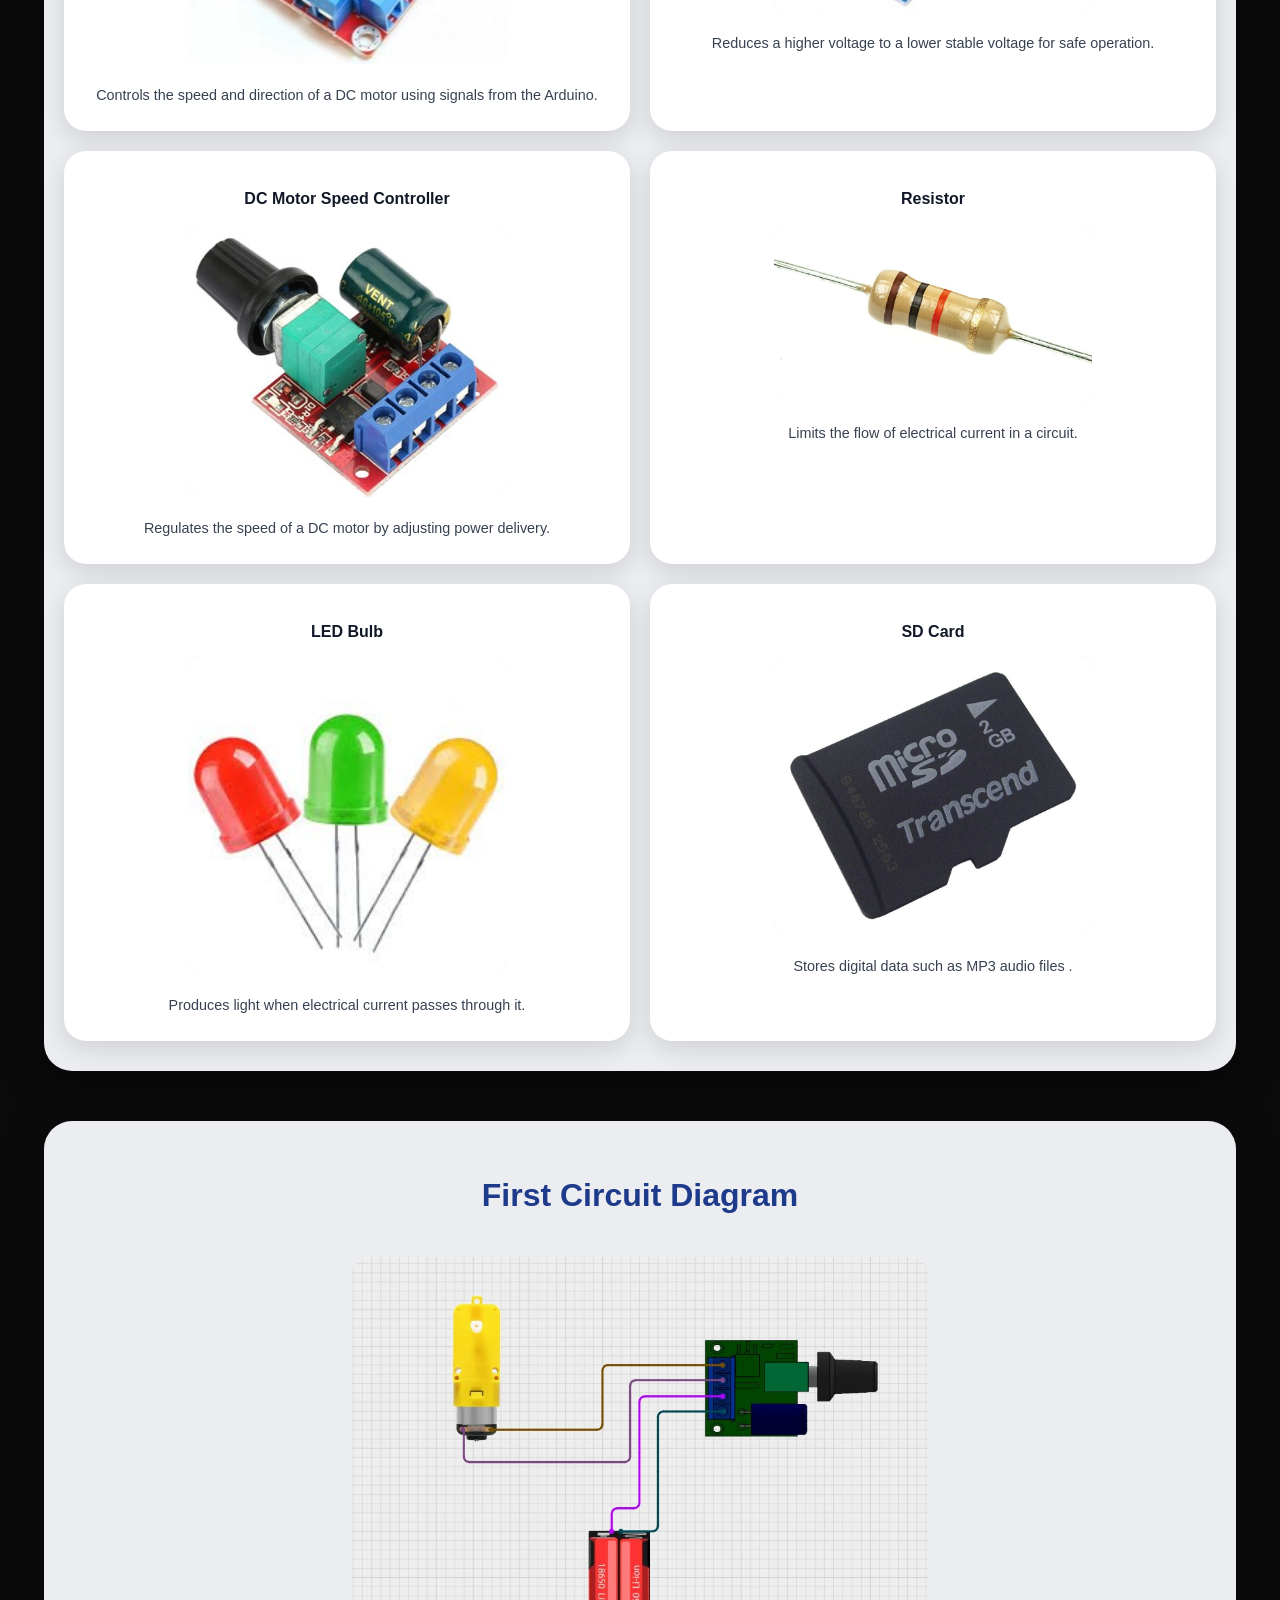
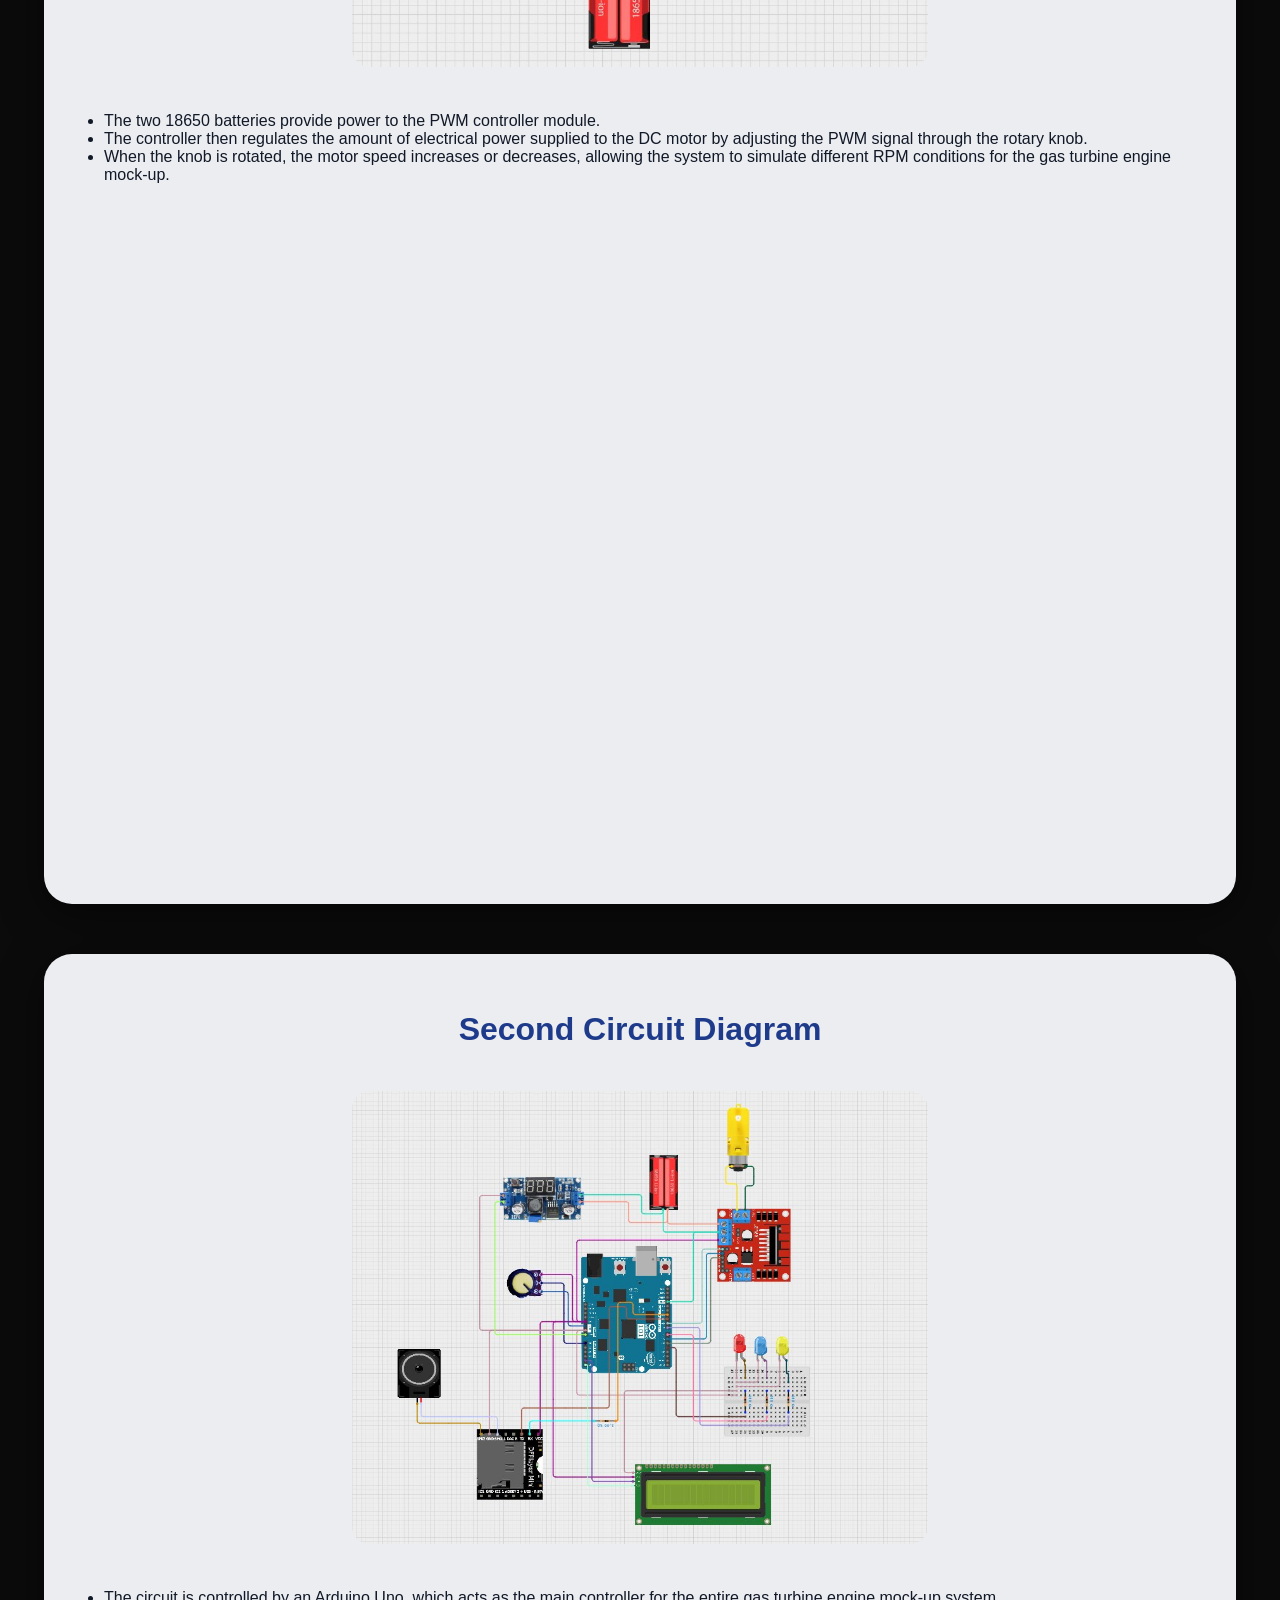
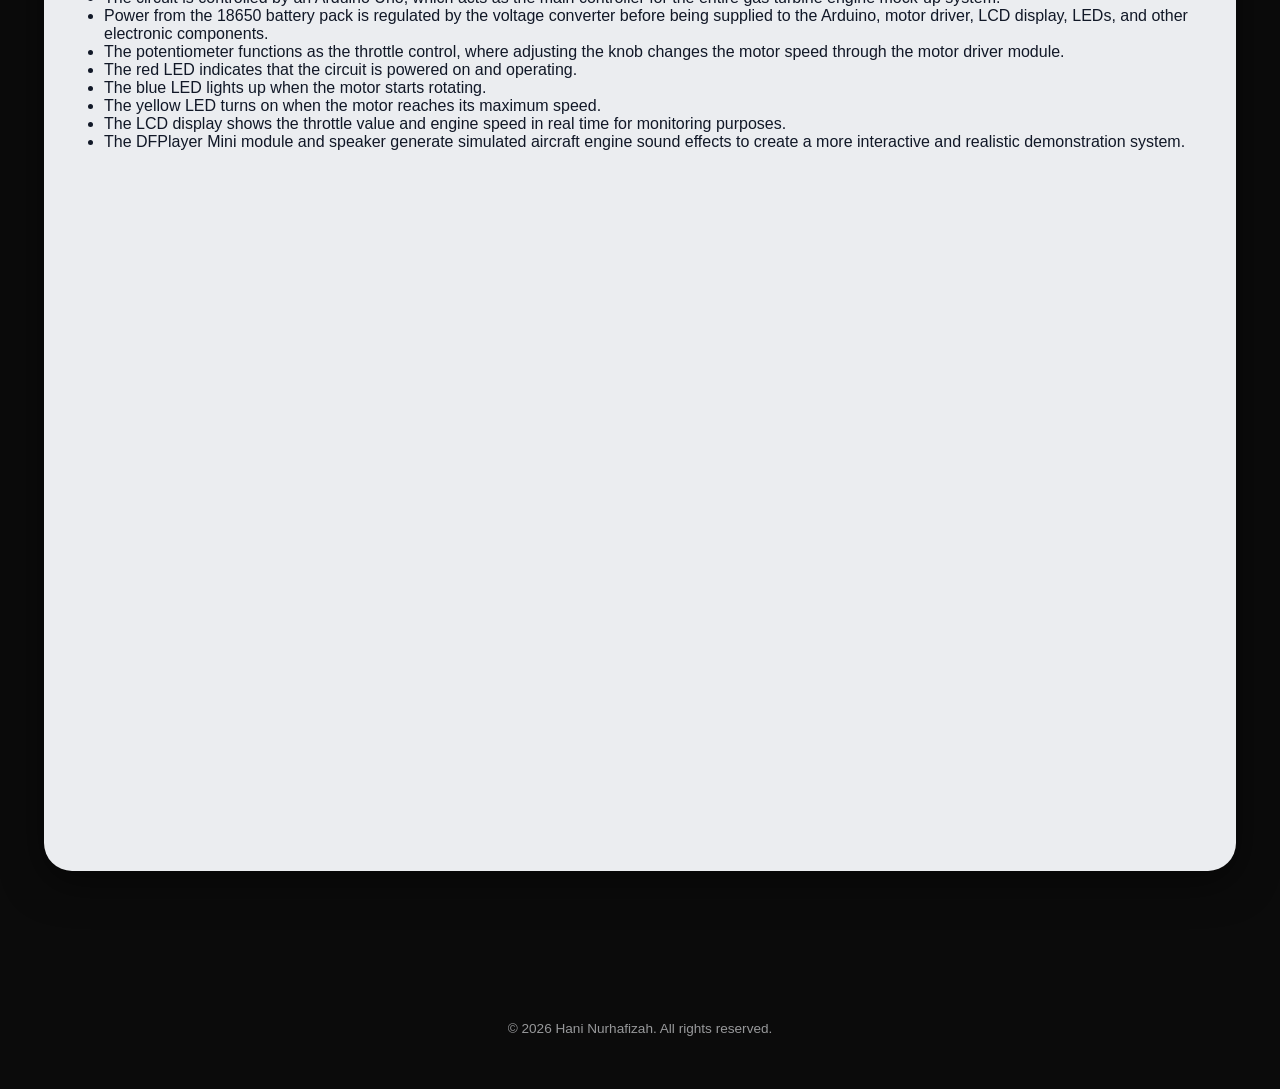
==== commit 991fcf89: "Add files via upload" ====
--- a/circuit.html
+++ b/circuit.html
@@ -22,7 +22,7 @@
         <ul class="nav-links">
             <li><a href="index.html" >Engine</a></li>
             <li><a href="3d.html" >3D Printing</a></li>
-            <li><a href="circuit.html" class="active"><b>Arduino Circuit</b></a></li>
+            <li><a href="circuit.html" class="active"><b>Arduino Control</b></a></li>
             <li><a href="contact.html">Contact</a></li>
         </ul>
     </div>
@@ -30,15 +30,19 @@
 
 <!-- LANDING -->
 <section class="landing">
-    <h1>Arduino Circuit</h1>
+    <h1>Arduino Control Circuit</h1>
 </section>
 
 <!-- Part 1 -->
 
 <section class="section-bridge">
-    <h2>Components in the Arduino Circuit</h2>
-    <img src="../Images/arduinocircuithousing.jpg" alt="Arduino Circuit Components" class="full-width-image">
-        <p>Arduino Circuit Housing</p>
+
+        <div class="attribute-image-type">
+            <h1>Arduino Circuit Housing</h1>
+                <img src="../Images/arduinocircuithousing.jpg" alt="Arduino Circuit Components" class="full-width-image">
+        </div>
+
+<h2>Components in the Arduino Circuit</h2>
 
     <div class="attribute-box-components">  
 
@@ -115,7 +119,7 @@
         <!--DC Motor Speed Controller-->
         <div class="attribute-item-type"> 
             <h4>DC Motor Speed Controller</h4>
-                <img src="../Images/motor.jpg" alt="DC Motor Speed Controller" class="attribute-image-type">
+                <img src="../Images/speedcontrollermodule.jpg" alt="DC Motor Speed Controller" class="attribute-image-type">
                 <p>Regulates the speed of a DC motor by adjusting power delivery.</p>
         </div>
 
--- a/CSS/style.css
+++ b/CSS/style.css
@@ -25,75 +25,169 @@
 /* =========================
    NAVIGATION BAR
 ========================= */
+
 .navbar {
     position: fixed;
     top: 0;
     left: 0;
     width: 100%;
+    height: 72px;
     z-index: 1000;
-    display: grid;
-    grid-template-columns: 1fr auto 1fr;
-    align-items: center;
-    background-color: #0B0B0B;
-    padding: 15px 40px;
-    box-shadow: 0 4px 15px rgba(0,0,0,0.6);
-}
-
-.logo-container {
     display: flex;
     align-items: center;
+    justify-content: center;
+    background-color: #0B0B0B;
+    padding: 0 24px;
+    box-sizing: border-box;
+    box-shadow: 0 4px 15px rgba(0,0,0,0.6);
+}
+
+/* =========================
+   LOGO + BRAND
+========================= */
+
+.logo-container {
+    position: absolute;
+    left: 24px;
+    display: flex;
+    align-items: center;
 }
 
 .logo {
-    height: 50px;
-    margin-right: 10px;
+    width: 50px;
+    height: auto;
+    object-fit: cover;
+    border-radius: 50%;
 }
 
 .brand-name {
-    font-size: 1.0rem;
-    font-weight: bold;
     color: #F5F7FA;
     text-decoration: none;
-    cursor: pointer;
+    font-size: 1.1rem;
+    font-weight: 700;
+    white-space: nowrap;
+    transition: 0.3s ease;
 }
 
 .brand-name:hover {
-    color: #F5F7FA;
-}
-
-
-/* =========================
-   NAVIGATION LINKS
-========================= */
+    color: #1E90FF;
+}
+
+/* =========================
+   CENTER NAVIGATION
+========================= */
+
 .nav-wrapper {
     display: flex;
     justify-content: center;
-    width: 100%;
+    align-items: center;
 }
 
 .nav-links {
     list-style: none;
+
     display: flex;
+    align-items: center;
     justify-content: center;
-    align-items: center;
-    gap: 25px;
+
+    gap: 36px;
+
     margin: 0;
-    padding: 0 15px;
-    width: 100%;
-    flex-wrap: nowrap;   /* FORCE ONE LINE */
+    padding: 0;
+
+    white-space: nowrap;
 }
 
 .nav-links a {
     color: #F5F7FA;
+
     text-decoration: none;
-    font-size: 1.1rem;
+
+    font-size: 1rem;
+
     padding-bottom: 4px;
+
+    transition: 0.3s ease;
 }
 
 .nav-links a:hover,
 .nav-links a.active {
     color: #1E90FF;
     border-bottom: 3px solid #1E90FF;
+}
+
+/* =========================
+   TABLET
+========================= */
+
+@media (max-width: 768px) {
+
+    body {
+        padding-top: 80px;
+    }
+
+    .navbar {
+        height: 64px;
+        padding: 0 12px;
+    }
+
+    .logo-container {
+        left: 12px;
+    }
+
+    .logo {
+        width: 25px;
+        height: auto;
+    }
+
+    .brand-name {
+        font-size: 0.7rem;
+    }
+
+    .nav-links {
+        gap: 14px;
+    }
+
+    .nav-links a {
+        font-size: 0.72rem;
+    }
+}
+
+/* =========================
+   MOBILE
+========================= */
+
+@media (max-width: 480px) {
+
+    body {
+        padding-top: 72px;
+    }
+
+    .navbar {
+        height: 58px;
+        padding: 0 8px;
+    }
+
+    .logo-container {
+        left: 8px;
+    }
+
+    .logo {
+        width: 20px;
+        height: auto;
+    }
+
+    .brand-name {
+        font-size: 0.65rem;
+    }
+
+    .nav-links {
+        gap: 8px;
+    }
+
+    .nav-links a {
+        font-size: 0.56rem;
+    }
 }
 
 /* =========================
@@ -388,6 +482,7 @@
     display: flex;
     flex-direction: column;
     justify-content: flex-start;
+    text-align: center;
 }
 
 .attribute-item-type:hover {
@@ -682,38 +777,6 @@
         padding-top: 120px;
     }
 
-    /* NAVBAR */
-    .navbar {
-        padding: 10px 0;
-    }
-
-    .nav-wrapper {
-        width: 100%;
-    }
-
-    .nav-links {
-    width: 100%;
-    gap: 8px;
-
-    flex-wrap: nowrap;   /* KEEP SINGLE ROW */
-
-    justify-content: space-evenly;
-    align-items: center;
-
-    padding: 0 8px;
-    }
-
-    .nav-links li {
-    flex: 0 1 auto;
-    text-align: center;
-    }
-
-    .nav-links a {
-        display: block;
-        font-size: 0.9rem;
-        padding: 8px 5px;
-    }
-
     /* LANDING */
     .landing {
         padding: 25px 15px;
@@ -868,9 +931,9 @@
 /* Extra Small Phones */
 @media (max-width: 480px) {
 
-    body {
-        padding-top: 140px;
-    }
+        body {
+            padding-top: 75px;
+        }
 
     .landing h1 {
         font-size: 1.5rem;
@@ -878,15 +941,6 @@
 
     .section-bridge h2 {
         font-size: 1.3rem;
-    }
-
-    .nav-links li {
-    flex: 1 1 40%;
-    text-align: center;
-    }
-
-    .nav-links a {
-        font-size: 0.85rem;
     }
 
     .attribute-item h3 {
